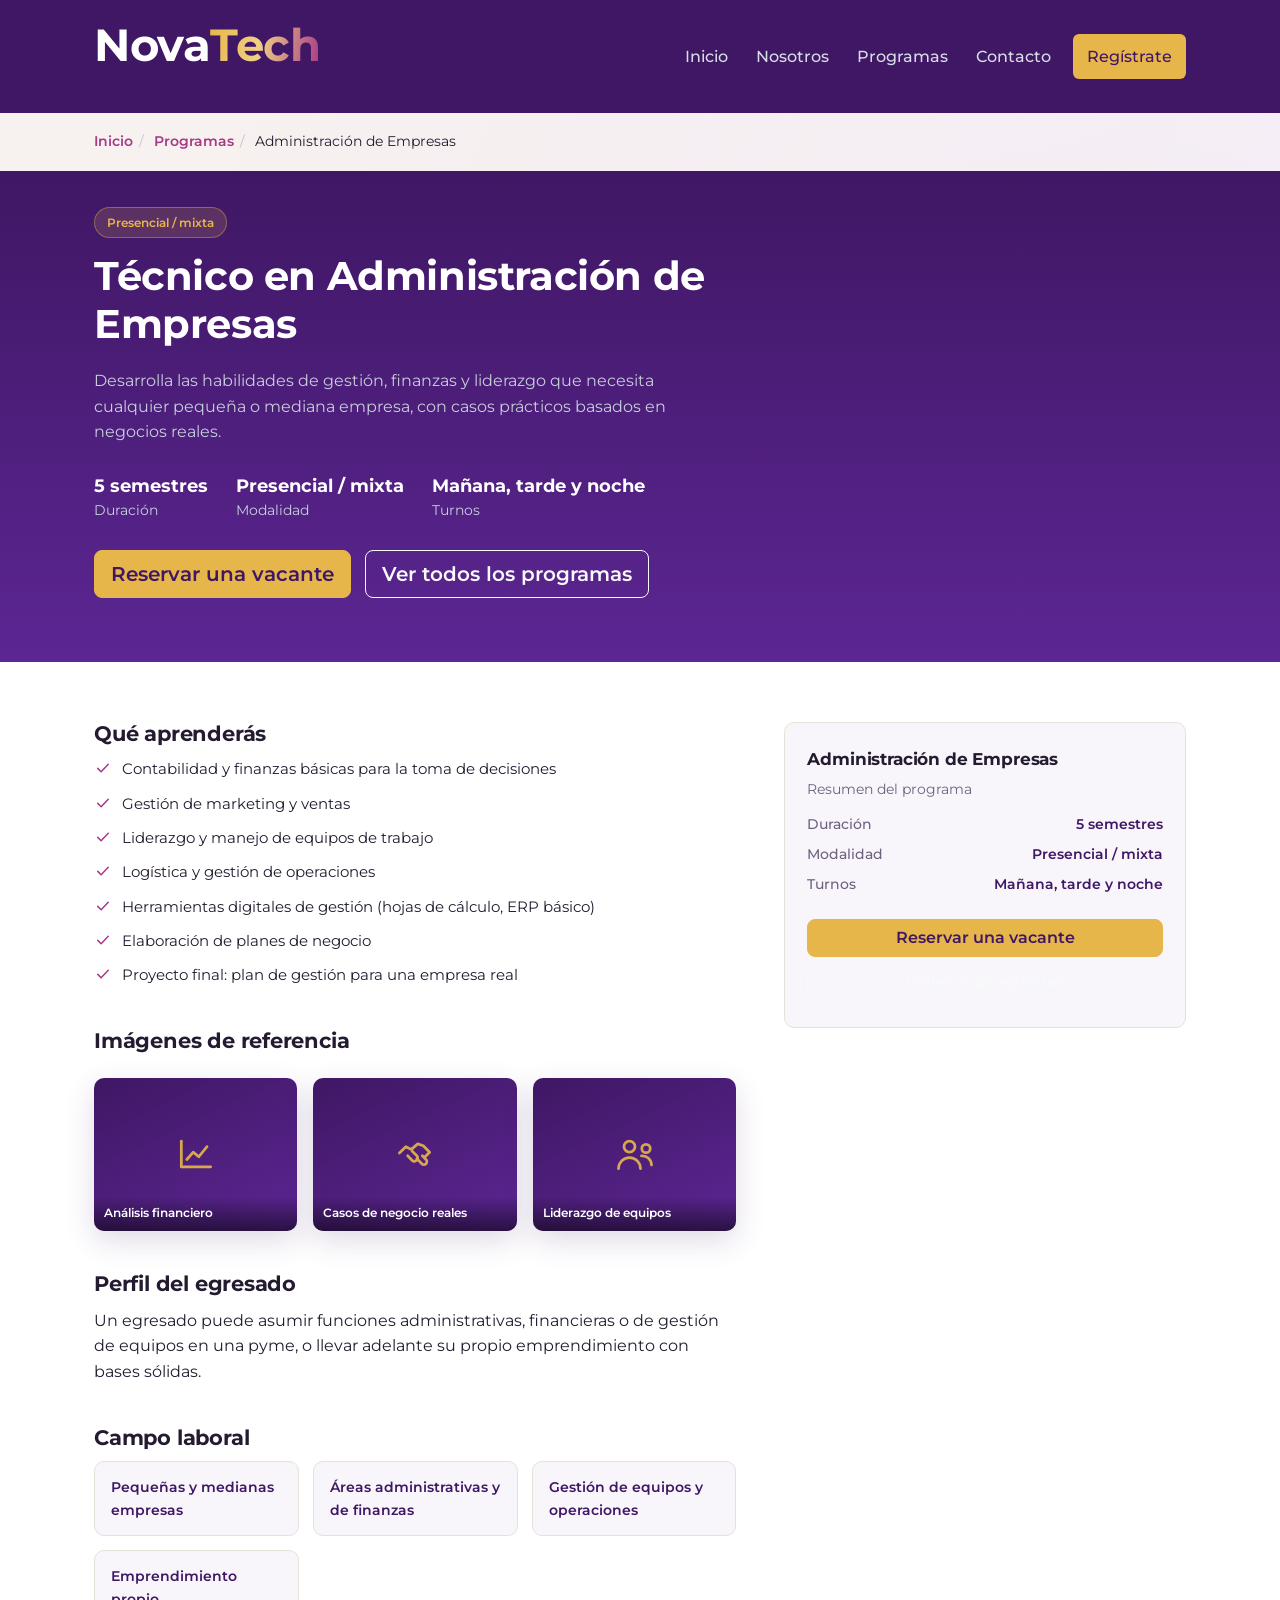
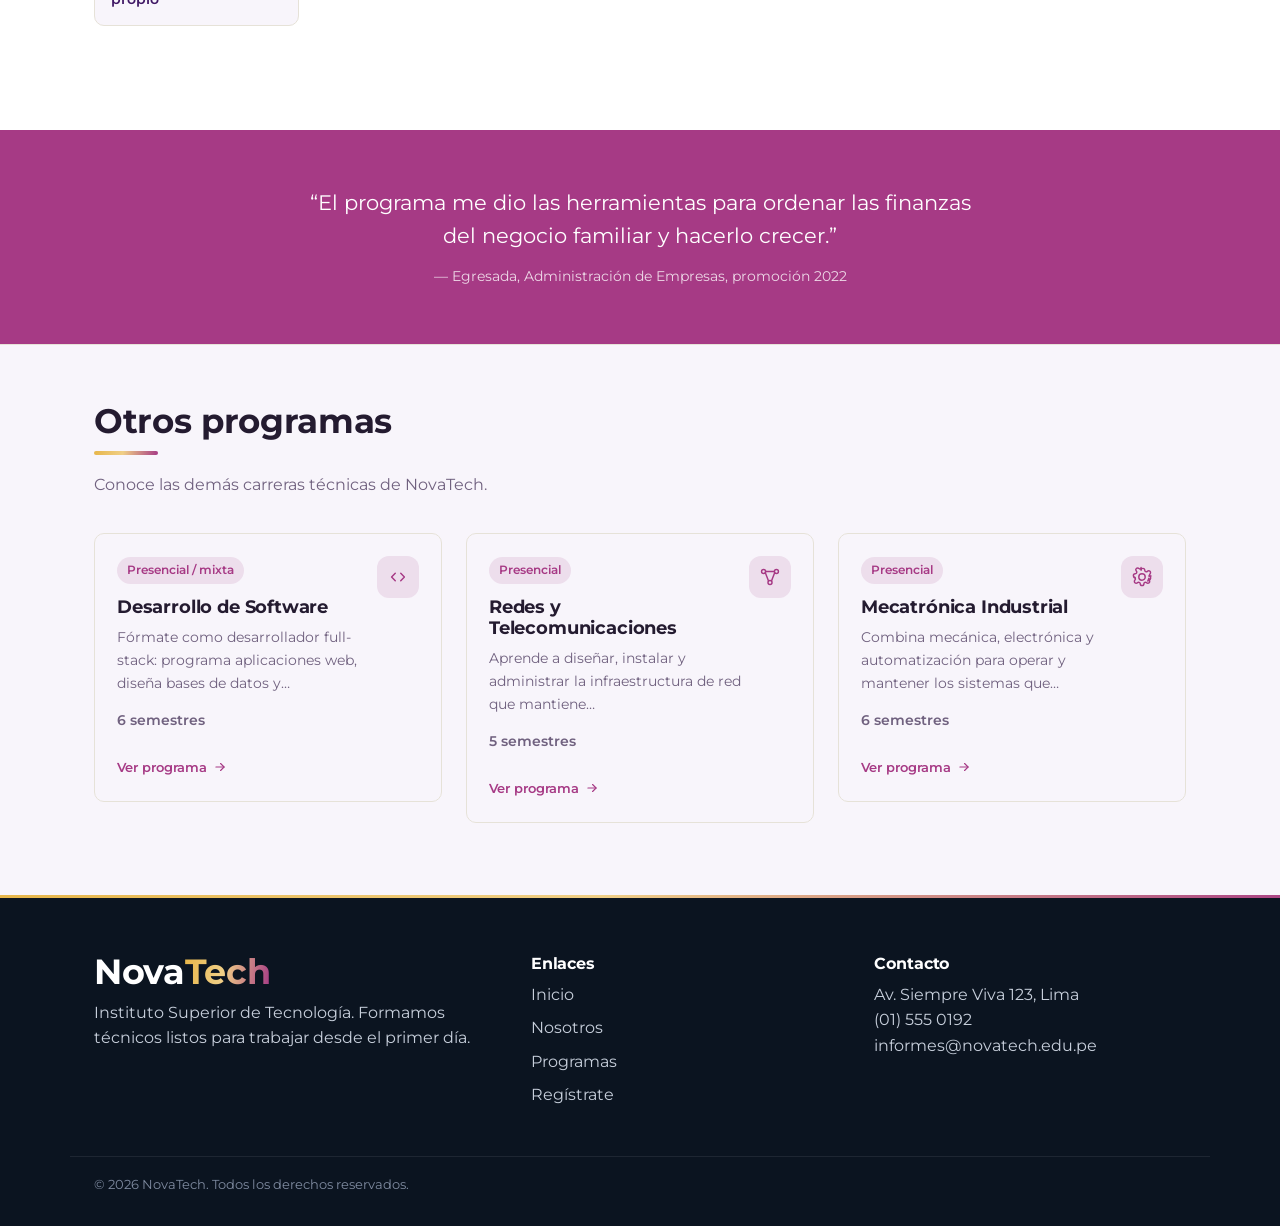
==== programas/administracion-empresas.html @ a11c8512 "Agregar páginas individuales por programa con imágenes de referencia Cada curso ahora tiene su propi" ====
<!DOCTYPE html>
<html lang="es">
<head>
  <meta charset="UTF-8">
  <meta name="viewport" content="width=device-width, initial-scale=1.0, viewport-fit=cover">
  <title>Administración de Empresas | NovaTech</title>
  <meta name="description" content="Administración de Empresas en NovaTech: Desarrolla las habilidades de gestión, finanzas y liderazgo que necesita cualquier pequeña o mediana empresa,…">
  <meta name="theme-color" content="#3f1764">
  <meta name="mobile-web-app-capable" content="yes">
  <meta name="color-scheme" content="light">

  <link rel="preconnect" href="https://fonts.googleapis.com">
  <link href="https://fonts.googleapis.com/css2?family=Montserrat:wght@400;500;600;700&display=swap" rel="stylesheet">

  <link href="https://cdnjs.cloudflare.com/ajax/libs/bootstrap/5.3.3/css/bootstrap.min.css" rel="stylesheet">

  <link rel="stylesheet" href="../css/style.css">

  <style>
    section[id] { scroll-margin-top: 84px; }
  </style>
</head>
<body>

  <header class="site-header">
    <nav class="navbar navbar-expand-lg" aria-label="Navegación principal">
      <div class="container nav-inner">
        <a class="navbar-brand" href="../index.html#inicio">
          <span class="brand-mark">Nova<span class="brand-accent">Tech</span></span>
        </a>
        <button class="navbar-toggler" type="button" id="menuToggle" aria-controls="menuPrincipal"
                aria-expanded="false" aria-label="Abrir menú">
          <span class="toggler-bar"></span>
          <span class="toggler-bar"></span>
          <span class="toggler-bar"></span>
        </button>
        <div class="collapse navbar-collapse" id="menuPrincipal">
          <ul class="navbar-nav ms-auto" id="menuLista">
            <span class="nav-indicator" id="navIndicator" aria-hidden="true"></span>
            <li class="nav-item"><a class="nav-link" href="../index.html#inicio">Inicio</a></li>
            <li class="nav-item"><a class="nav-link" href="../index.html#nosotros">Nosotros</a></li>
            <li class="nav-item"><a class="nav-link" href="../index.html#programas">Programas</a></li>
            <li class="nav-item"><a class="nav-link" href="../index.html#contacto">Contacto</a></li>
            <li class="nav-item"><a class="nav-link btn-nav-cta" href="../index.html#registro">Regístrate</a></li>
          </ul>
        </div>
      </div>
    </nav>
  </header>

  <main>
    <nav class="breadcrumb-nav" aria-label="Ruta de navegación">
      <div class="container">
        <a href="../index.html#inicio">Inicio</a><span class="sep">/</span>
        <a href="../index.html#programas">Programas</a><span class="sep">/</span>
        <span class="actual">Administración de Empresas</span>
      </div>
    </nav>

    <section class="programa-hero">
      <div class="container">
        <span class="programa-hero-badge">Presencial / mixta</span>
        <h1>Técnico en Administración de Empresas</h1>
        <p class="programa-hero-lead">Desarrolla las habilidades de gestión, finanzas y liderazgo que necesita cualquier pequeña o mediana empresa, con casos prácticos basados en negocios reales.</p>
        <ul class="programa-hero-meta">
          <li><strong>5 semestres</strong>Duración</li>
          <li><strong>Presencial / mixta</strong>Modalidad</li>
          <li><strong>Mañana, tarde y noche</strong>Turnos</li>
        </ul>
        <div class="programa-hero-actions">
          <a href="../index.html#registro" class="btn btn-primary btn-lg">Reservar una vacante</a>
          <a href="../index.html#programas" class="btn btn-outline-light btn-lg">Ver todos los programas</a>
        </div>
      </div>
    </section>

    <section class="programa-detalle">
      <div class="container programa-detalle-grid">
        <div>
          <h2>Qué aprenderás</h2>
          <ul class="lista-check">
            <li><svg viewBox="0 0 24 24" fill="none" stroke="currentColor" stroke-width="2" stroke-linecap="round" stroke-linejoin="round" class=""><path d="M5 12.5 9.5 17 19 7"></path></svg><span>Contabilidad y finanzas básicas para la toma de decisiones</span></li>
            <li><svg viewBox="0 0 24 24" fill="none" stroke="currentColor" stroke-width="2" stroke-linecap="round" stroke-linejoin="round" class=""><path d="M5 12.5 9.5 17 19 7"></path></svg><span>Gestión de marketing y ventas</span></li>
            <li><svg viewBox="0 0 24 24" fill="none" stroke="currentColor" stroke-width="2" stroke-linecap="round" stroke-linejoin="round" class=""><path d="M5 12.5 9.5 17 19 7"></path></svg><span>Liderazgo y manejo de equipos de trabajo</span></li>
            <li><svg viewBox="0 0 24 24" fill="none" stroke="currentColor" stroke-width="2" stroke-linecap="round" stroke-linejoin="round" class=""><path d="M5 12.5 9.5 17 19 7"></path></svg><span>Logística y gestión de operaciones</span></li>
            <li><svg viewBox="0 0 24 24" fill="none" stroke="currentColor" stroke-width="2" stroke-linecap="round" stroke-linejoin="round" class=""><path d="M5 12.5 9.5 17 19 7"></path></svg><span>Herramientas digitales de gestión (hojas de cálculo, ERP básico)</span></li>
            <li><svg viewBox="0 0 24 24" fill="none" stroke="currentColor" stroke-width="2" stroke-linecap="round" stroke-linejoin="round" class=""><path d="M5 12.5 9.5 17 19 7"></path></svg><span>Elaboración de planes de negocio</span></li>
            <li><svg viewBox="0 0 24 24" fill="none" stroke="currentColor" stroke-width="2" stroke-linecap="round" stroke-linejoin="round" class=""><path d="M5 12.5 9.5 17 19 7"></path></svg><span>Proyecto final: plan de gestión para una empresa real</span></li>
          </ul>

          <h2>Imágenes de referencia</h2>
          <div class="galeria-referencia">
          <div class="galeria-item">
            <svg viewBox="0 0 24 24" fill="none" stroke="currentColor" stroke-width="1.5" stroke-linecap="round" stroke-linejoin="round" class=""><path d="M4 19V5"></path><path d="M4 19h16"></path><path d="m7 15 3.5-4 3 2.5L18 8"></path></svg>
            <span>Análisis financiero</span>
          </div>
          <div class="galeria-item">
            <svg viewBox="0 0 24 24" fill="none" stroke="currentColor" stroke-width="1.5" stroke-linecap="round" stroke-linejoin="round" class=""><path d="m8 13 2.5 2.5a1.6 1.6 0 0 0 2.3 0l.2-.2a1.6 1.6 0 0 0 0-2.3L10.5 10.5"></path><path d="M3.5 11.5 7 8l3 1.5 3.5-3 3 1 3.5 3.5-2.5 2.5"></path><path d="m16 13 2 2a1.6 1.6 0 0 1-2.3 2.3L13 14.5"></path></svg>
            <span>Casos de negocio reales</span>
          </div>
          <div class="galeria-item">
            <svg viewBox="0 0 24 24" fill="none" stroke="currentColor" stroke-width="1.5" stroke-linecap="round" stroke-linejoin="round" class=""><circle cx="9" cy="8" r="3"></circle><path d="M3 20a6 6 0 0 1 12 0"></path><circle cx="18" cy="9" r="2.3"></circle><path d="M15.5 13a5 5 0 0 1 5.5 5"></path></svg>
            <span>Liderazgo de equipos</span>
          </div>
          </div>

          <h2>Perfil del egresado</h2>
          <p>Un egresado puede asumir funciones administrativas, financieras o de gestión de equipos en una pyme, o llevar adelante su propio emprendimiento con bases sólidas.</p>

          <h2>Campo laboral</h2>
          <div class="campo-laboral-grid">
            <div class="campo-laboral-item">Pequeñas y medianas empresas</div>
            <div class="campo-laboral-item">Áreas administrativas y de finanzas</div>
            <div class="campo-laboral-item">Gestión de equipos y operaciones</div>
            <div class="campo-laboral-item">Emprendimiento propio</div>
          </div>
        </div>

        <aside class="programa-sidebar">
          <h3>Administración de Empresas</h3>
          <p>Resumen del programa</p>
          <dl class="programa-sidebar-list">
            <li><dt>Duración</dt><dd>5 semestres</dd></li>
            <li><dt>Modalidad</dt><dd>Presencial / mixta</dd></li>
            <li><dt>Turnos</dt><dd>Mañana, tarde y noche</dd></li>
          </dl>
          <a href="../index.html#registro" class="btn btn-primary">Reservar una vacante</a>
          <a href="../index.html#programas" class="btn btn-outline-light">Volver a programas</a>
        </aside>
      </div>
    </section>

    <section class="testimonio">
      <div class="container testimonio-inner">
        <blockquote>
          “El programa me dio las herramientas para ordenar las finanzas del negocio familiar y hacerlo crecer.”
        </blockquote>
        <p class="testimonio-autor">— Egresada, Administración de Empresas, promoción 2022</p>
      </div>
    </section>

    <section class="otros-programas">
      <div class="container">
        <h2 class="section-title">Otros programas</h2>
        <p class="section-subtitle">Conoce las demás carreras técnicas de NovaTech.</p>
        <div class="programas-grid">
          <a class="programa-card-link" href="desarrollo-software.html">
            <article class="programa-card">
              <span class="programa-logo" aria-hidden="true">
                <svg viewBox="0 0 24 24" fill="none" stroke="currentColor" stroke-width="1.6" stroke-linecap="round" stroke-linejoin="round" class=""><path d="m9 8-4 4 4 4"></path><path d="m15 8 4 4-4 4"></path></svg>
              </span>
              <span class="programa-badge">Presencial / mixta</span>
              <h3>Desarrollo de Software</h3>
              <p>Fórmate como desarrollador full-stack: programa aplicaciones web, diseña bases de datos y…</p>
              <p class="programa-duracion">6 semestres</p>
              <span class="programa-ver">
                Ver programa
                <svg viewBox="0 0 24 24" fill="none" stroke="currentColor" stroke-width="2" stroke-linecap="round" stroke-linejoin="round" class=""><path d="M5 12h14"></path><path d="m13 6 6 6-6 6"></path></svg>
              </span>
            </article>
          </a>
          <a class="programa-card-link" href="redes-telecomunicaciones.html">
            <article class="programa-card">
              <span class="programa-logo" aria-hidden="true">
                <svg viewBox="0 0 24 24" fill="none" stroke="currentColor" stroke-width="1.6" stroke-linecap="round" stroke-linejoin="round" class=""><circle cx="5" cy="6" r="2.2"></circle><circle cx="19" cy="6" r="2.2"></circle><circle cx="12" cy="18" r="2.2"></circle><path d="M6.9 7.3 10.4 16.4"></path><path d="M17.1 7.3 13.6 16.4"></path><path d="M7.2 6h9.6"></path></svg>
              </span>
              <span class="programa-badge">Presencial</span>
              <h3>Redes y Telecomunicaciones</h3>
              <p>Aprende a diseñar, instalar y administrar la infraestructura de red que mantiene…</p>
              <p class="programa-duracion">5 semestres</p>
              <span class="programa-ver">
                Ver programa
                <svg viewBox="0 0 24 24" fill="none" stroke="currentColor" stroke-width="2" stroke-linecap="round" stroke-linejoin="round" class=""><path d="M5 12h14"></path><path d="m13 6 6 6-6 6"></path></svg>
              </span>
            </article>
          </a>
          <a class="programa-card-link" href="mecatronica-industrial.html">
            <article class="programa-card">
              <span class="programa-logo" aria-hidden="true">
                <svg viewBox="0 0 24 24" fill="none" stroke="currentColor" stroke-width="1.6" stroke-linecap="round" stroke-linejoin="round" class=""><path d="M12 15.5a3.5 3.5 0 1 0 0-7 3.5 3.5 0 0 0 0 7Z"></path><path d="M19.4 13.5a1.65 1.65 0 0 0 .33 1.82l.06.06a2 2 0 1 1-2.83 2.83l-.06-.06a1.65 1.65 0 0 0-1.82-.33 1.65 1.65 0 0 0-1 1.51V19.4a2 2 0 0 1-4 0v-.09a1.65 1.65 0 0 0-1.08-1.51 1.65 1.65 0 0 0-1.82.33l-.06.06a2 2 0 1 1-2.83-2.83l.06-.06a1.65 1.65 0 0 0 .33-1.82 1.65 1.65 0 0 0-1.51-1H4.6a2 2 0 0 1 0-4h.09a1.65 1.65 0 0 0 1.51-1.08 1.65 1.65 0 0 0-.33-1.82l-.06-.06a2 2 0 1 1 2.83-2.83l.06.06a1.65 1.65 0 0 0 1.82.33H10a1.65 1.65 0 0 0 1-1.51V4.6a2 2 0 0 1 4 0v.09a1.65 1.65 0 0 0 1 1.51 1.65 1.65 0 0 0 1.82-.33l.06-.06a2 2 0 1 1 2.83 2.83l-.06.06a1.65 1.65 0 0 0-.33 1.82V10a1.65 1.65 0 0 0 1.51 1H19.4a2 2 0 0 1 0 4h-.09a1.65 1.65 0 0 0-1 1.51Z"></path></svg>
              </span>
              <span class="programa-badge">Presencial</span>
              <h3>Mecatrónica Industrial</h3>
              <p>Combina mecánica, electrónica y automatización para operar y mantener los sistemas que…</p>
              <p class="programa-duracion">6 semestres</p>
              <span class="programa-ver">
                Ver programa
                <svg viewBox="0 0 24 24" fill="none" stroke="currentColor" stroke-width="2" stroke-linecap="round" stroke-linejoin="round" class=""><path d="M5 12h14"></path><path d="m13 6 6 6-6 6"></path></svg>
              </span>
            </article>
          </a>
        </div>
      </div>
    </section>
  </main>

  <footer id="contacto" class="site-footer">
    <div class="container footer-grid">
      <div>
        <span class="brand-mark">Nova<span class="brand-accent">Tech</span></span>
        <p>Instituto Superior de Tecnología. Formamos técnicos listos para trabajar desde el primer día.</p>
      </div>
      <div>
        <h3>Enlaces</h3>
        <ul>
          <li><a href="../index.html#inicio">Inicio</a></li>
          <li><a href="../index.html#nosotros">Nosotros</a></li>
          <li><a href="../index.html#programas">Programas</a></li>
          <li><a href="../index.html#registro">Regístrate</a></li>
        </ul>
      </div>
      <div>
        <h3>Contacto</h3>
        <address>
          Av. Siempre Viva 123, Lima<br>
          (01) 555 0192<br>
          informes@novatech.edu.pe
        </address>
      </div>
    </div>
    <div class="footer-bottom">
      <div class="container">
        <p>&copy; <span id="anioActual"></span> NovaTech. Todos los derechos reservados.</p>
      </div>
    </div>
  </footer>

  <script src="https://cdnjs.cloudflare.com/ajax/libs/bootstrap/5.3.3/js/bootstrap.bundle.min.js"></script>
  <script src="../js/script.js"></script>
</body>
</html>
---- css/style.css ----
:root {
  --color-navy: #3f1764;
  --color-navy-soft: #5c2693;
  --color-cream: #f8f5fb;
  --color-amber: #e7b64a;
  --color-teal: #a63a85;
  --color-text: #241b30;
  --color-muted: #70617f;
  --radius-base: 10px;
  --shadow-card: 0 10px 30px rgba(63, 23, 100, 0.16);
  --font-display: "Montserrat", "Segoe UI", sans-serif;
  --font-body: "Montserrat", "Segoe UI", sans-serif;
  --gradient-brand: linear-gradient(100deg, var(--color-amber) 0%, #f0cf86 45%, var(--color-teal) 100%);
}

* { box-sizing: border-box; }

html { scroll-behavior: smooth; }

body {
  margin: 0;
  font-family: var(--font-body);
  color: var(--color-text);
  background:
    radial-gradient(circle at 12% 0%, rgba(231, 182, 74, 0.07), transparent 40%),
    radial-gradient(circle at 100% 20%, rgba(166, 58, 133, 0.06), transparent 45%),
    var(--color-cream);
  line-height: 1.6;
}

h1, h2, h3, .brand-mark {
  font-family: var(--font-display);
  font-weight: 700;
  letter-spacing: -0.01em;
  margin: 0 0 0.5em;
}

p { margin: 0 0 1em; }

a { color: inherit; text-decoration: none; }

.container {
  max-width: 1140px;
  margin: 0 auto;
  padding: 0 24px;
}

.btn-primary {
  background-color: var(--color-amber);
  border-color: var(--color-amber);
  color: var(--color-navy);
  font-weight: 600;
  border-radius: 8px;
}
.btn-primary:hover, .btn-primary:focus {
  background-color: #cf9e34;
  border-color: #cf9e34;
  color: var(--color-navy);
}
.btn-outline-light {
  border-radius: 8px;
  font-weight: 600;
}

.site-header {
  position: sticky;
  top: 0;
  z-index: 50;
  background: var(--color-navy);
}
.nav-inner { padding: 10px 24px; }
.brand-mark {
  color: #fff;
  font-size: 2.8rem;
  font-weight: 700;
  line-height: 1;
  display: inline-flex;
  align-items: center;
}
.brand-accent {
  background: var(--gradient-brand);
  -webkit-background-clip: text;
  background-clip: text;
  -webkit-text-fill-color: transparent;
  color: var(--color-amber);
}

.navbar-nav {
  position: relative;
}
.navbar-nav .nav-link {
  position: relative;
  z-index: 2;
  color: #d7dde6;
  font-weight: 500;
  padding: 10px 14px !important;
  transition: color 0.25s ease;
}
.navbar-nav .nav-link:hover { color: var(--color-navy); }
.navbar-nav .nav-link.btn-nav-cta:hover { color: var(--color-navy) !important; }

.nav-indicator {
  position: absolute;
  top: 6px;
  bottom: 6px;
  left: 0;
  width: 0;
  z-index: 1;
  background: var(--color-amber);
  border-radius: 999px;
  opacity: 0;
  pointer-events: none;
  transition: left 0.32s cubic-bezier(0.65, 0, 0.35, 1),
              width 0.32s cubic-bezier(0.65, 0, 0.35, 1),
              opacity 0.2s ease;
}

@media (max-width: 991.98px) {
  .nav-indicator { display: none !important; }
}

.btn-nav-cta {
  background: var(--color-amber);
  color: var(--color-navy) !important;
  border-radius: 6px;
  margin-left: 8px;
  font-weight: 600;
}

.navbar-toggler {
  border: 0;
  background: transparent;
  display: flex;
  flex-direction: column;
  justify-content: center;
  align-items: center;
  gap: 5px;
  width: 44px;
  height: 44px;
  padding: 10px;
  -webkit-tap-highlight-color: transparent;
}
.navbar-toggler:active { opacity: 0.7; }
.toggler-bar {
  width: 24px;
  height: 2px;
  background: #fff;
  display: block;
}

.hero {
  background: linear-gradient(180deg, var(--color-navy) 0%, var(--color-navy-soft) 100%);
  color: #fff;
  padding: 72px 0 88px;
}

.hero-grid {
  display: grid;
  grid-template-columns: 1.1fr 0.9fr;
  gap: 48px;
  align-items: center;
}

.hero-kicker {
  color: var(--color-amber);
  text-transform: uppercase;
  font-size: 0.8rem;
  font-weight: 600;
  letter-spacing: 0.08em;
  margin-bottom: 14px;
}

.hero-copy h1 {
  font-size: clamp(2rem, 4vw, 2.9rem);
  line-height: 1.15;
}

.hero-lead {
  color: #c7cfdb;
  max-width: 46ch;
}

.hero-actions {
  display: flex;
  gap: 14px;
  flex-wrap: wrap;
  margin: 28px 0 40px;
}

.hero-stats {
  display: flex;
  gap: 32px;
  margin: 0;
  flex-wrap: wrap;
}
.hero-stats dt {
  font-family: var(--font-display);
  font-size: 1.6rem;
  color: var(--color-amber);
  font-weight: 700;
}
.hero-stats dd {
  margin: 0;
  color: #c7cfdb;
  font-size: 0.85rem;
}

.hero-visual {
  position: relative;
  min-height: 280px;
}
.hero-shape {
  position: absolute;
  inset: 20px 10% 0 10%;
  background: linear-gradient(160deg, rgba(231, 182, 74, 0.16), rgba(231, 182, 74, 0.05));
  border: 1px solid rgba(231, 182, 74, 0.35);
  border-radius: 18px;
  display: flex;
  flex-direction: column;
  align-items: center;
  justify-content: center;
  gap: 20px;
  padding: 28px;
  transition: border-color 0.3s ease, background 0.3s ease;
}
.hero-shape:hover {
  border-color: rgba(231, 182, 74, 0.55);
  background: linear-gradient(160deg, rgba(231, 182, 74, 0.22), rgba(231, 182, 74, 0.06));
}
.hero-card {
  position: relative;
  background: linear-gradient(155deg, #1a2439 0%, #101523 100%);
  color: #fff;
  border: 1px solid rgba(255, 255, 255, 0.09);
  border-radius: 16px;
  padding: 18px 20px 20px;
  width: 100%;
  max-width: 260px;
  box-shadow: 0 18px 34px rgba(0, 0, 0, 0.4), inset 0 1px 0 rgba(255, 255, 255, 0.06);
  overflow: hidden;
  animation: hero-card-float 5s ease-in-out infinite;
}
.hero-card::before {
  content: "";
  position: absolute;
  top: 0;
  left: 0;
  right: 0;
  height: 2px;
  background: linear-gradient(90deg, transparent, var(--color-amber), transparent);
  opacity: 0.8;
}
.hero-card-2 { animation-delay: 0.6s; }
@keyframes hero-card-float {
  0%, 100% { transform: translateY(0); }
  50% { transform: translateY(-7px); }
}
.hero-card-label {
  display: block;
  font-size: 0.72rem;
  color: #93a0b4;
  text-transform: uppercase;
  letter-spacing: 0.08em;
  margin-bottom: 8px;
  padding-bottom: 8px;
  border-bottom: 1px solid rgba(255, 255, 255, 0.08);
}
.hero-card strong {
  display: block;
  font-size: 1.02rem;
  padding-right: 40px;
  letter-spacing: 0.01em;
}
.hero-card-icon {
  position: absolute;
  top: 16px;
  right: 16px;
  width: 36px;
  height: 36px;
  border-radius: 11px;
  background: linear-gradient(155deg, rgba(231, 182, 74, 0.28), rgba(231, 182, 74, 0.1));
  color: var(--color-amber);
  display: flex;
  align-items: center;
  justify-content: center;
  box-shadow: 0 0 0 1px rgba(231, 182, 74, 0.3) inset, 0 6px 14px rgba(231, 182, 74, 0.25);
}
.hero-card-icon svg { width: 19px; height: 19px; }

@media (prefers-reduced-motion: reduce) {
  .hero-card { animation: none; }
}

.section-title {
  font-size: clamp(1.6rem, 3vw, 2.1rem);
  position: relative;
  padding-bottom: 14px;
}
.section-title::after {
  content: "";
  position: absolute;
  left: 0;
  bottom: 0;
  width: 64px;
  height: 4px;
  border-radius: 999px;
  background: var(--gradient-brand);
}
.section-title--light { color: #fff; }
.section-subtitle {
  color: var(--color-muted);
  max-width: 60ch;
  margin-bottom: 36px;
}

.why { padding: 80px 0; }

.why-flex {
  display: flex;
  flex-wrap: wrap;
  gap: 24px;
}
.why-item {
  position: relative;
  flex: 1 1 220px;
  background: #fff;
  border: 1px solid transparent;
  border-radius: var(--radius-base);
  padding: 26px 22px;
  box-shadow: var(--shadow-card);
  overflow: hidden;
  transition: transform 0.25s ease, box-shadow 0.25s ease, border-color 0.25s ease;
}
.why-item::before {
  content: "";
  position: absolute;
  top: 0;
  left: 0;
  right: 0;
  height: 3px;
  background: var(--gradient-brand);
  opacity: 0;
  transform: scaleX(0.4);
  transform-origin: left;
  transition: opacity 0.3s ease, transform 0.3s ease;
}
.why-item:hover::before {
  opacity: 1;
  transform: scaleX(1);
}
.why-item:hover {
  transform: translateY(-6px);
  border-color: rgba(231, 182, 74, 0.4);
  box-shadow: 0 18px 34px rgba(15, 27, 45, 0.16);
}
.why-logo {
  position: absolute;
  top: 20px;
  right: 20px;
  width: 42px;
  height: 42px;
  border-radius: 12px;
  background: rgba(231, 182, 74, 0.12);
  color: var(--color-amber);
  display: flex;
  align-items: center;
  justify-content: center;
  transition: transform 0.3s ease, background 0.3s ease;
}
.why-logo svg { width: 22px; height: 22px; }
.why-item:hover .why-logo {
  background: var(--color-amber);
  color: #fff;
  transform: scale(1.1) rotate(-6deg);
}
.why-icon {
  font-family: var(--font-display);
  color: var(--color-amber);
  font-size: 1.6rem;
  font-weight: 700;
  margin-bottom: 10px;
}
.why-item h3 { font-size: 1.05rem; }
.why-item p { color: var(--color-muted); margin: 0; font-size: 0.92rem; }

.programas { padding: 80px 0; background: #fff; }

.programas-grid {
  display: grid;
  grid-template-columns: repeat(auto-fit, minmax(240px, 1fr));
  gap: 24px;
}

.programa-card {
  position: relative;
  border: 1px solid #e6e2d8;
  border-radius: var(--radius-base);
  padding: 22px;
  padding-right: 68px;
  overflow: hidden;
  transition: border-color 0.25s ease, transform 0.25s ease, box-shadow 0.25s ease;
}
.programa-card::before {
  content: "";
  position: absolute;
  top: 0;
  left: 0;
  right: 0;
  height: 3px;
  background: var(--gradient-brand);
  opacity: 0;
  transform: scaleX(0.4);
  transform-origin: left;
  transition: opacity 0.3s ease, transform 0.3s ease;
}
.programa-card:hover::before {
  opacity: 1;
  transform: scaleX(1);
}
.programa-card:hover {
  border-color: var(--color-amber);
  transform: translateY(-6px);
  box-shadow: 0 18px 32px rgba(15, 27, 45, 0.12);
}
.programa-logo {
  position: absolute;
  top: 22px;
  right: 22px;
  width: 42px;
  height: 42px;
  border-radius: 12px;
  background: rgba(166, 58, 133, 0.12);
  color: var(--color-teal);
  display: flex;
  align-items: center;
  justify-content: center;
  transition: transform 0.3s ease, background 0.3s ease, color 0.3s ease;
}
.programa-logo svg { width: 22px; height: 22px; }
.programa-card:hover .programa-logo {
  background: var(--color-amber);
  color: #fff;
  transform: scale(1.1) rotate(6deg);
}
.programa-badge {
  display: inline-block;
  background: rgba(166, 58, 133, 0.12);
  color: var(--color-teal);
  font-size: 0.72rem;
  font-weight: 600;
  padding: 4px 10px;
  border-radius: 999px;
  margin-bottom: 12px;
}
.programa-card h3 { font-size: 1.1rem; }
.programa-card p { color: var(--color-muted); font-size: 0.9rem; }
.programa-duracion {
  font-size: 0.8rem;
  color: var(--color-navy);
  font-weight: 600;
}

.testimonio {
  background: var(--color-teal);
  color: #fff;
  padding: 56px 0;
}
.testimonio-inner { max-width: 720px; text-align: center; margin: 0 auto; }
.testimonio blockquote {
  font-family: var(--font-display);
  font-size: 1.3rem;
  margin: 0 0 14px;
}
.testimonio-autor { color: rgba(255,255,255,0.8); font-size: 0.85rem; margin: 0; }

.registro {
  background: var(--color-navy);
  color: #fff;
  padding: 80px 0;
}
.registro-grid {
  display: grid;
  grid-template-columns: 0.9fr 1.1fr;
  gap: 48px;
  align-items: start;
}
.registro-intro p { color: #c7cfdb; }
.registro-nota {
  font-size: 0.85rem;
  color: var(--color-amber);
}

.registro-form {
  position: relative;
  background: #fff;
  color: var(--color-text);
  border-radius: 14px;
  padding: 28px;
  box-shadow: var(--shadow-card);
  border-top: 4px solid transparent;
  border-image: var(--gradient-brand) 1;
}
.registro-form .form-label { font-weight: 600; font-size: 0.9rem; }

.resultado-envio {
  margin-top: 16px;
  padding: 12px 14px;
  border-radius: 8px;
  font-size: 0.9rem;
  display: none;
}
.resultado-envio.exito {
  display: block;
  background: rgba(166, 58, 133, 0.12);
  color: var(--color-teal);
  border: 1px solid rgba(166, 58, 133, 0.3);
}
.resultado-envio.error {
  display: block;
  background: rgba(200, 60, 60, 0.1);
  color: #a4302f;
  border: 1px solid rgba(200, 60, 60, 0.3);
}

.site-footer {
  background: #0b1420;
  color: #c7cfdb;
  padding: 56px 0 0;
  border-top: 3px solid transparent;
  border-image: var(--gradient-brand) 1;
}
.footer-grid {
  display: grid;
  grid-template-columns: 1.3fr 1fr 1fr;
  gap: 32px;
  padding-bottom: 40px;
  border-bottom: 1px solid rgba(255,255,255,0.08);
}
.footer-grid > div:first-child .brand-mark { font-size: 2.2rem; margin-bottom: 10px; }
.footer-grid h3 { color: #fff; font-size: 1rem; }
.footer-grid ul { list-style: none; padding: 0; margin: 0; }
.footer-grid li { margin-bottom: 8px; }
.footer-grid a:hover { color: var(--color-amber); }
.footer-bottom {
  padding: 18px 0;
  font-size: 0.8rem;
  color: #7f8ba0;
}

@media (max-width: 900px) {
  .hero-grid, .registro-grid { grid-template-columns: 1fr; }
  .hero-visual { min-height: 200px; margin-top: 20px; }
  .footer-grid { grid-template-columns: 1fr; }
}

@media (max-width: 576px) {
  .hero-actions { flex-direction: column; }
  .hero-actions .btn { width: 100%; }
  .why-item { flex: 1 1 100%; }
}

@media (max-width: 991.98px) {
  .navbar-collapse.show {
    background: var(--color-navy-soft);
    margin: 0 -24px;
    padding: 6px 24px 18px;
    box-shadow: 0 14px 24px rgba(0, 0, 0, 0.22);
    border-bottom: 1px solid rgba(255, 255, 255, 0.12);
  }
  .navbar-nav .nav-link {
    padding: 13px 4px !important;
    border-bottom: 1px solid rgba(255, 255, 255, 0.08);
  }
  .navbar-nav .nav-item:last-child .nav-link { border-bottom: none; }
  .btn-nav-cta {
    display: inline-block;
    margin: 10px 0 0;
    text-align: center;
    padding: 12px 14px !important;
  }
}

/* Áreas táctiles cómodas y sin resaltado azul por defecto en Android/Chrome */
a, button, .btn, input, select, textarea {
  -webkit-tap-highlight-color: rgba(231, 182, 74, 0.25);
}
.btn, .navbar-toggler, .nav-link {
  touch-action: manipulation;
}
@media (max-width: 576px) {
  .btn-lg { min-height: 48px; }
}

/* ===== Tarjeta de programa como enlace ===== */
.programa-card-link {
  display: block;
  color: inherit;
}
.programa-card-link:hover .programa-card,
.programa-card-link:focus-visible .programa-card {
  border-color: var(--color-amber);
  transform: translateY(-6px);
  box-shadow: 0 18px 32px rgba(15, 27, 45, 0.12);
}
.programa-card-link:hover .programa-card::before,
.programa-card-link:focus-visible .programa-card::before {
  opacity: 1;
  transform: scaleX(1);
}
.programa-card-link:hover .programa-logo,
.programa-card-link:focus-visible .programa-logo {
  background: var(--color-amber);
  color: #fff;
  transform: scale(1.1) rotate(6deg);
}
.programa-ver {
  display: inline-flex;
  align-items: center;
  gap: 6px;
  margin-top: 10px;
  font-size: 0.82rem;
  font-weight: 600;
  color: var(--color-teal);
}
.programa-ver svg { width: 14px; height: 14px; transition: transform 0.25s ease; }
.programa-card-link:hover .programa-ver svg,
.programa-card-link:focus-visible .programa-ver svg { transform: translateX(3px); }

/* ===== Páginas individuales de programa ===== */
.breadcrumb-nav {
  padding: 18px 0;
  font-size: 0.85rem;
  color: var(--color-muted);
}
.breadcrumb-nav a { color: var(--color-teal); font-weight: 600; }
.breadcrumb-nav a:hover { text-decoration: underline; }
.breadcrumb-nav .sep { margin: 0 6px; color: #c9c0d4; }
.breadcrumb-nav .actual { color: var(--color-text); }

.programa-hero {
  background: linear-gradient(180deg, var(--color-navy) 0%, var(--color-navy-soft) 100%);
  color: #fff;
  padding: 36px 0 64px;
}
.programa-hero-badge {
  display: inline-block;
  background: rgba(231, 182, 74, 0.16);
  border: 1px solid rgba(231, 182, 74, 0.4);
  color: var(--color-amber);
  font-size: 0.75rem;
  font-weight: 600;
  padding: 5px 12px;
  border-radius: 999px;
  margin-bottom: 14px;
}
.programa-hero h1 {
  font-size: clamp(1.8rem, 3.6vw, 2.5rem);
  max-width: 24ch;
}
.programa-hero-lead { color: #c7cfdb; max-width: 56ch; margin-bottom: 0; }
.programa-hero-meta {
  display: flex;
  flex-wrap: wrap;
  gap: 28px;
  margin: 26px 0 0;
  padding: 0;
  list-style: none;
}
.programa-hero-meta li { font-size: 0.85rem; color: #c7cfdb; }
.programa-hero-meta strong {
  display: block;
  font-family: var(--font-display);
  font-weight: 700;
  color: #fff;
  font-size: 1.15rem;
}
.programa-hero-actions { display: flex; gap: 14px; flex-wrap: wrap; margin-top: 28px; }

.programa-detalle { padding: 60px 0 80px; background: #fff; }
.programa-detalle-grid {
  display: grid;
  grid-template-columns: 1.6fr 1fr;
  gap: 48px;
  align-items: start;
}
.programa-detalle h2 { font-size: 1.3rem; margin-top: 2em; }
.programa-detalle h2:first-child { margin-top: 0; }

.lista-check {
  list-style: none;
  margin: 0 0 1.5em;
  padding: 0;
  display: grid;
  gap: 10px;
}
.lista-check li {
  display: flex;
  align-items: flex-start;
  gap: 10px;
  color: var(--color-text);
  font-size: 0.95rem;
}
.lista-check svg {
  flex-shrink: 0;
  width: 18px;
  height: 18px;
  margin-top: 2px;
  color: var(--color-teal);
}

.campo-laboral-grid {
  display: grid;
  grid-template-columns: repeat(auto-fit, minmax(160px, 1fr));
  gap: 14px;
  margin-bottom: 1.5em;
}
.campo-laboral-item {
  background: var(--color-cream);
  border: 1px solid #e6e2d8;
  border-radius: var(--radius-base);
  padding: 14px 16px;
  font-size: 0.88rem;
  font-weight: 600;
  color: var(--color-navy);
}

.galeria-referencia {
  display: grid;
  grid-template-columns: repeat(auto-fit, minmax(170px, 1fr));
  gap: 16px;
  margin: 1.5em 0 2em;
}
.galeria-item {
  position: relative;
  border-radius: var(--radius-base);
  overflow: hidden;
  aspect-ratio: 4 / 3;
  background: linear-gradient(155deg, var(--color-navy) 0%, var(--color-navy-soft) 100%);
  display: flex;
  align-items: center;
  justify-content: center;
  color: var(--color-amber);
  box-shadow: var(--shadow-card);
}
.galeria-item svg { width: 44px; height: 44px; opacity: 0.9; }
.galeria-item span {
  position: absolute;
  left: 0;
  right: 0;
  bottom: 0;
  padding: 8px 10px;
  font-size: 0.72rem;
  font-weight: 600;
  color: #fff;
  background: linear-gradient(0deg, rgba(0,0,0,0.55), transparent);
}

.programa-sidebar {
  background: var(--color-cream);
  border: 1px solid #e6e2d8;
  border-radius: var(--radius-base);
  padding: 26px 22px;
  position: sticky;
  top: 100px;
}
.programa-sidebar h3 { font-size: 1.05rem; }
.programa-sidebar p { color: var(--color-muted); font-size: 0.88rem; }
.programa-sidebar .btn { width: 100%; margin-top: 6px; }
.programa-sidebar-list {
  list-style: none;
  padding: 0;
  margin: 0 0 18px;
  display: grid;
  gap: 8px;
  font-size: 0.85rem;
}
.programa-sidebar-list li { display: flex; justify-content: space-between; gap: 10px; }
.programa-sidebar-list dt { color: var(--color-muted); font-weight: 500; }
.programa-sidebar-list dd { margin: 0; font-weight: 600; color: var(--color-navy); }

.otros-programas {
  padding: 56px 0 72px;
  background: var(--color-cream);
  border-top: 1px solid #e6e2d8;
}

@media (max-width: 900px) {
  .programa-detalle-grid { grid-template-columns: 1fr; }
  .programa-sidebar { position: static; }
}
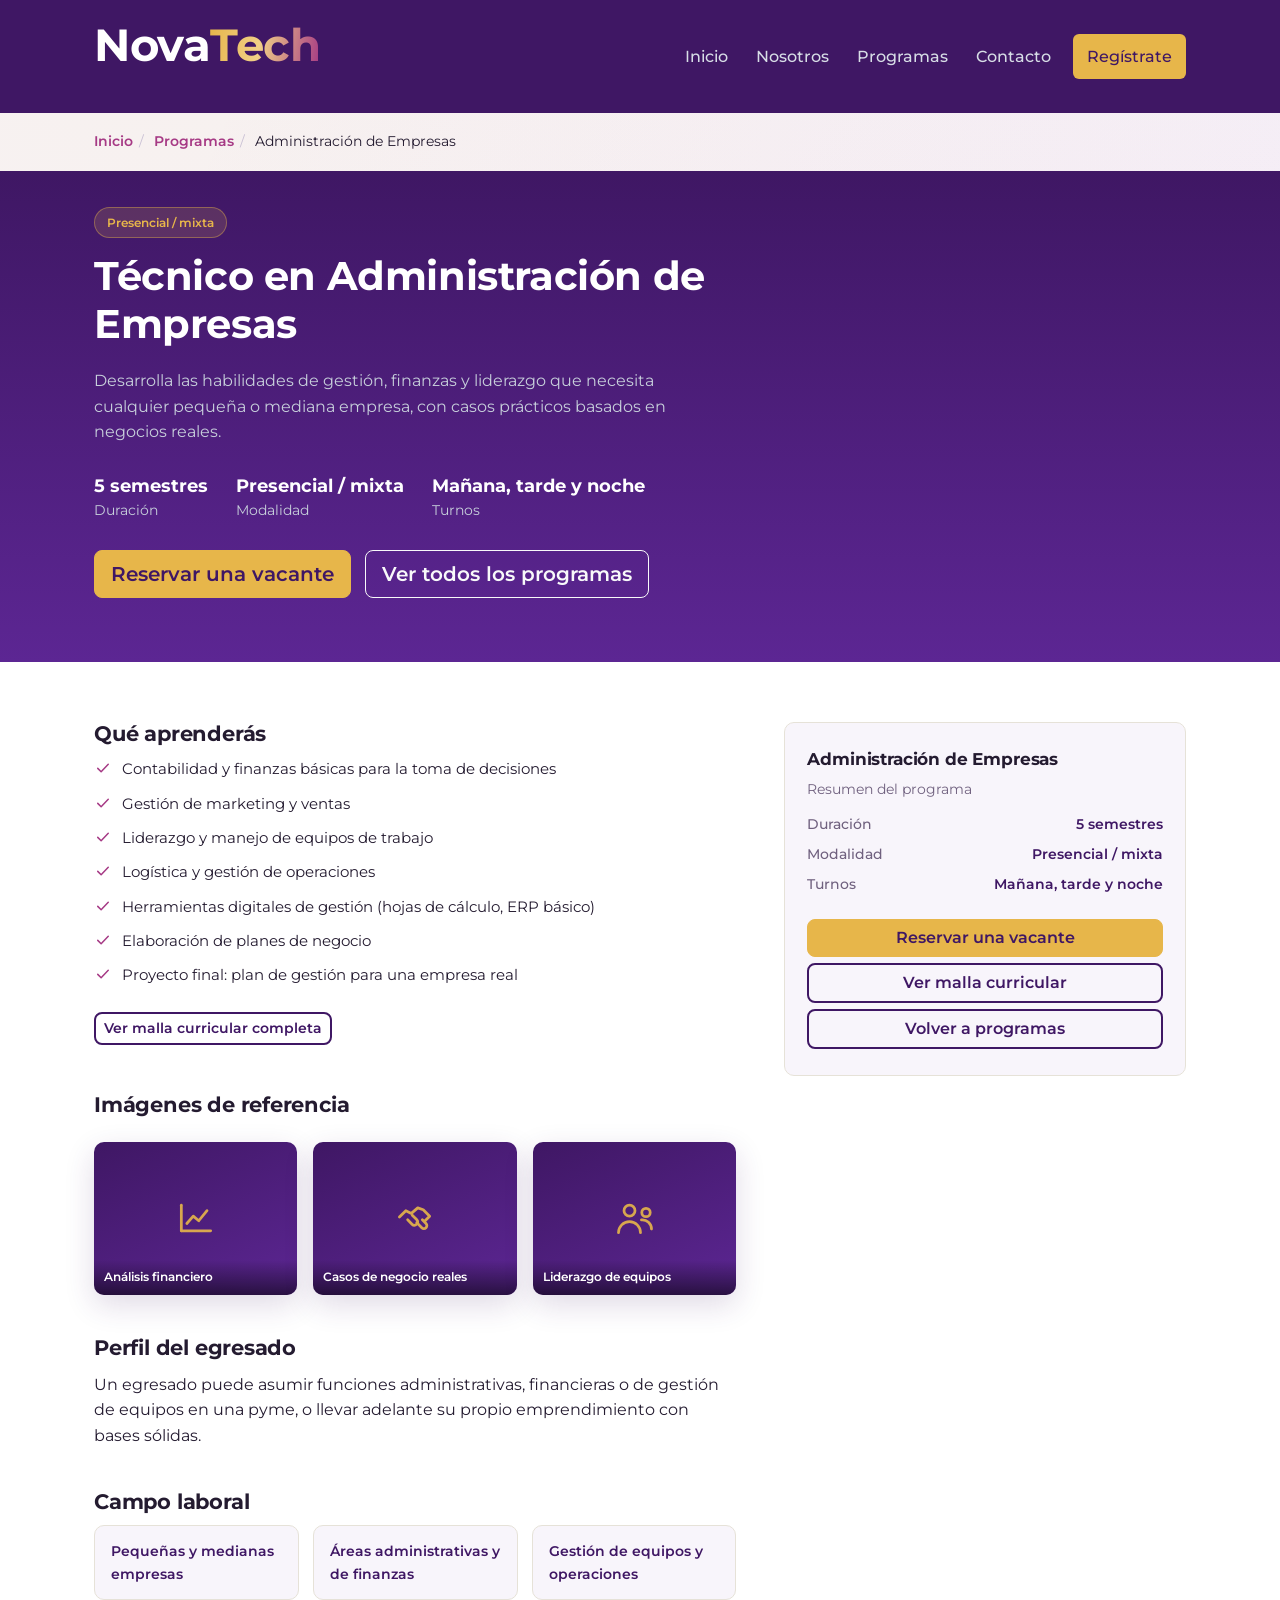
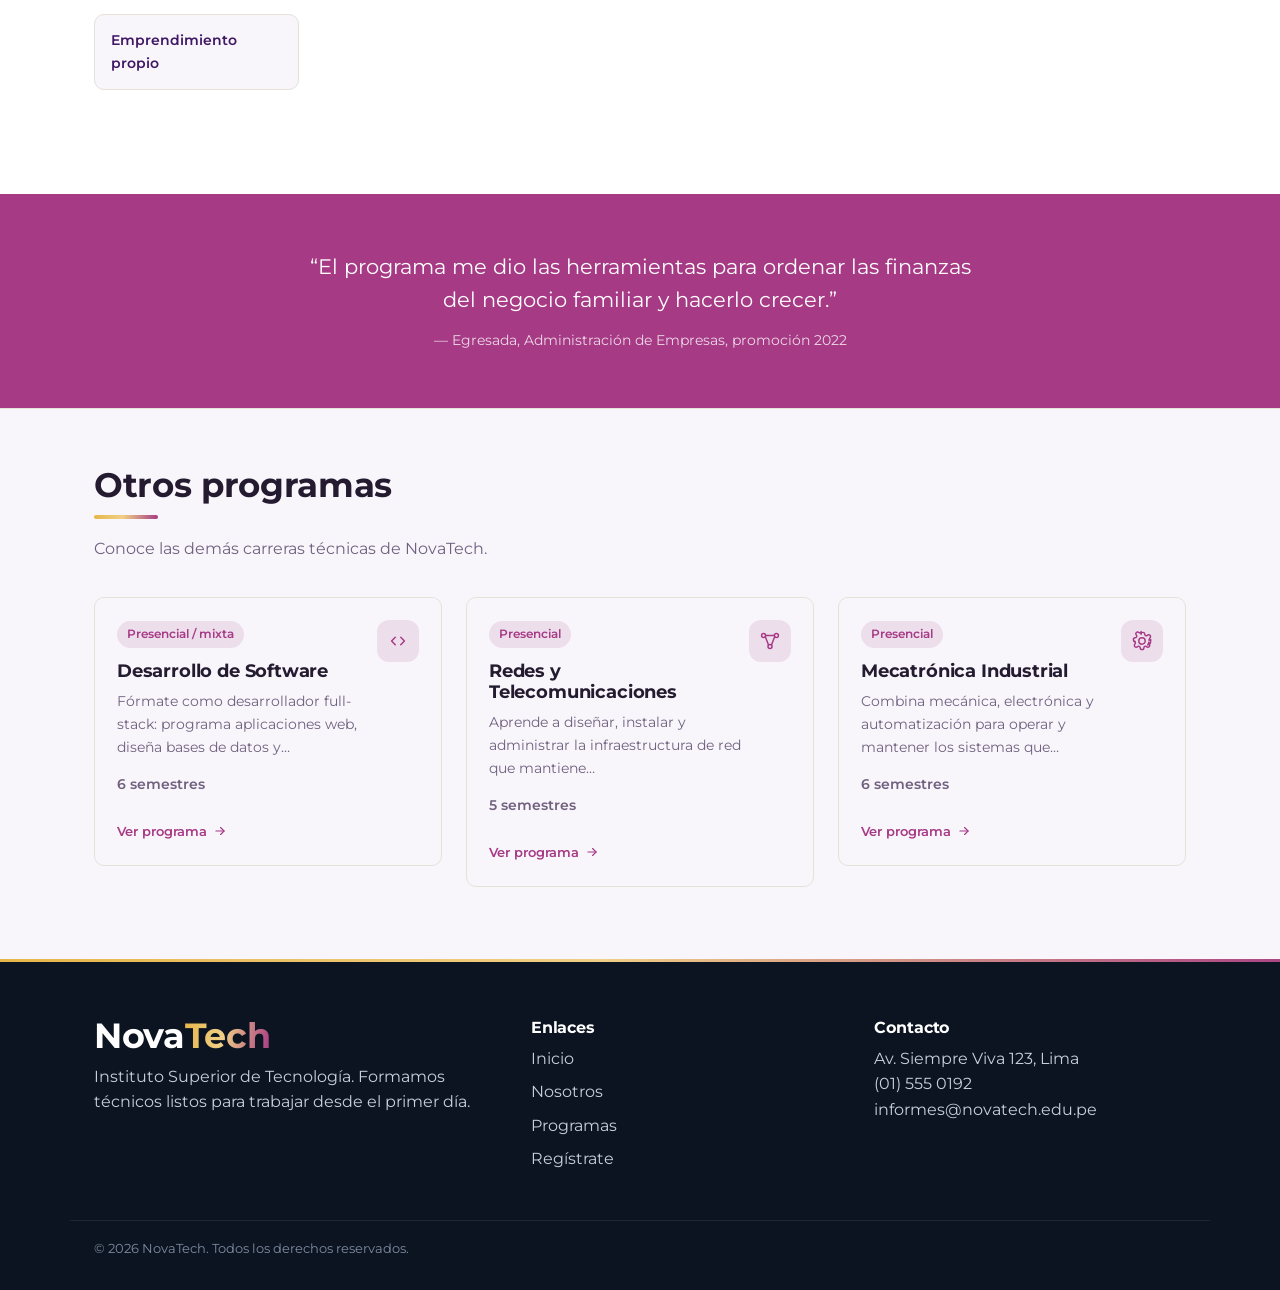
==== commit 4ac479ce: "Agregar malla curricular por semestre para cada programa Cada carrera tiene ahora su propia página d" ====
--- a/programas/administracion-empresas.html
+++ b/programas/administracion-empresas.html
@@ -87,6 +87,7 @@
             <li><svg viewBox="0 0 24 24" fill="none" stroke="currentColor" stroke-width="2" stroke-linecap="round" stroke-linejoin="round" class=""><path d="M5 12.5 9.5 17 19 7"></path></svg><span>Elaboración de planes de negocio</span></li>
             <li><svg viewBox="0 0 24 24" fill="none" stroke="currentColor" stroke-width="2" stroke-linecap="round" stroke-linejoin="round" class=""><path d="M5 12.5 9.5 17 19 7"></path></svg><span>Proyecto final: plan de gestión para una empresa real</span></li>
           </ul>
+          <a href="malla-administracion-empresas.html" class="btn btn-outline-brand btn-sm malla-link">Ver malla curricular completa</a>
 
           <h2>Imágenes de referencia</h2>
           <div class="galeria-referencia">
@@ -125,7 +126,8 @@
             <li><dt>Turnos</dt><dd>Mañana, tarde y noche</dd></li>
           </dl>
           <a href="../index.html#registro" class="btn btn-primary">Reservar una vacante</a>
-          <a href="../index.html#programas" class="btn btn-outline-light">Volver a programas</a>
+          <a href="malla-administracion-empresas.html" class="btn btn-outline-brand">Ver malla curricular</a>
+          <a href="../index.html#programas" class="btn btn-outline-brand">Volver a programas</a>
         </aside>
       </div>
     </section>
--- a/css/style.css
+++ b/css/style.css
@@ -60,6 +60,19 @@
 .btn-outline-light {
   border-radius: 8px;
   font-weight: 600;
+}
+/* Variante para usar sobre fondos claros (blanco/crema), donde btn-outline-light es invisible */
+.btn-outline-brand {
+  border-radius: 8px;
+  font-weight: 600;
+  border: 2px solid var(--color-navy);
+  color: var(--color-navy);
+  background: transparent;
+}
+.btn-outline-brand:hover, .btn-outline-brand:focus {
+  background: var(--color-navy);
+  color: #fff;
+  border-color: var(--color-navy);
 }
 
 .site-header {
@@ -693,6 +706,7 @@
   display: grid;
   gap: 10px;
 }
+.malla-link { margin-bottom: 0.5em; }
 .lista-check li {
   display: flex;
   align-items: flex-start;
@@ -788,3 +802,116 @@
   .programa-detalle-grid { grid-template-columns: 1fr; }
   .programa-sidebar { position: static; }
 }
+
+/* ===== Malla curricular (páginas por semestre) ===== */
+.malla-hero {
+  background: linear-gradient(180deg, var(--color-navy) 0%, var(--color-navy-soft) 100%);
+  color: #fff;
+  padding: 36px 0 56px;
+}
+.malla-hero h1 { font-size: clamp(1.7rem, 3.4vw, 2.3rem); max-width: 28ch; }
+.malla-hero p { color: #c7cfdb; max-width: 60ch; margin-bottom: 0; }
+.malla-hero-actions { display: flex; gap: 14px; flex-wrap: wrap; margin-top: 24px; }
+
+.malla { padding: 60px 0 80px; background: #fff; }
+
+.malla-timeline {
+  position: relative;
+  display: grid;
+  gap: 28px;
+}
+.malla-timeline::before {
+  content: "";
+  position: absolute;
+  top: 8px;
+  bottom: 8px;
+  left: 27px;
+  width: 2px;
+  background: linear-gradient(180deg, var(--color-amber), var(--color-teal));
+  opacity: 0.35;
+}
+@media (max-width: 640px) {
+  .malla-timeline::before { display: none; }
+}
+
+.malla-semestre {
+  position: relative;
+  display: grid;
+  grid-template-columns: 56px 1fr;
+  gap: 22px;
+  align-items: start;
+}
+.malla-semestre-num {
+  position: relative;
+  z-index: 1;
+  width: 56px;
+  height: 56px;
+  border-radius: 50%;
+  background: var(--color-navy);
+  color: var(--color-amber);
+  font-family: var(--font-display);
+  font-weight: 700;
+  font-size: 1.1rem;
+  display: flex;
+  align-items: center;
+  justify-content: center;
+  box-shadow: 0 0 0 4px #fff, 0 8px 18px rgba(63, 23, 100, 0.22);
+}
+.malla-semestre-card {
+  display: grid;
+  grid-template-columns: 180px 1fr;
+  gap: 20px;
+  border: 1px solid #e6e2d8;
+  border-radius: var(--radius-base);
+  padding: 20px;
+  box-shadow: var(--shadow-card);
+  transition: border-color 0.25s ease, transform 0.25s ease;
+}
+.malla-semestre-card:hover { border-color: var(--color-amber); transform: translateY(-3px); }
+.malla-semestre-visual {
+  border-radius: 10px;
+  min-height: 130px;
+  background: linear-gradient(155deg, var(--color-navy) 0%, var(--color-navy-soft) 100%);
+  display: flex;
+  align-items: center;
+  justify-content: center;
+  color: var(--color-amber);
+}
+.malla-semestre-visual svg { width: 42px; height: 42px; }
+.malla-semestre-info h3 { font-size: 1.05rem; margin-bottom: 4px; }
+.malla-semestre-info .malla-enfoque {
+  color: var(--color-teal);
+  font-size: 0.8rem;
+  font-weight: 600;
+  margin-bottom: 10px;
+}
+.malla-cursos {
+  list-style: none;
+  margin: 0;
+  padding: 0;
+  display: grid;
+  gap: 6px;
+}
+.malla-cursos li {
+  font-size: 0.9rem;
+  color: var(--color-text);
+  padding-left: 18px;
+  position: relative;
+}
+.malla-cursos li::before {
+  content: "";
+  position: absolute;
+  left: 0;
+  top: 0.55em;
+  width: 7px;
+  height: 7px;
+  border-radius: 50%;
+  background: var(--color-amber);
+}
+
+@media (max-width: 640px) {
+  .malla-semestre { grid-template-columns: 1fr; }
+  .malla-semestre-num { width: 42px; height: 42px; font-size: 0.95rem; }
+  .malla-semestre-card { grid-template-columns: 1fr; }
+  .malla-semestre-visual { min-height: 100px; }
+}
